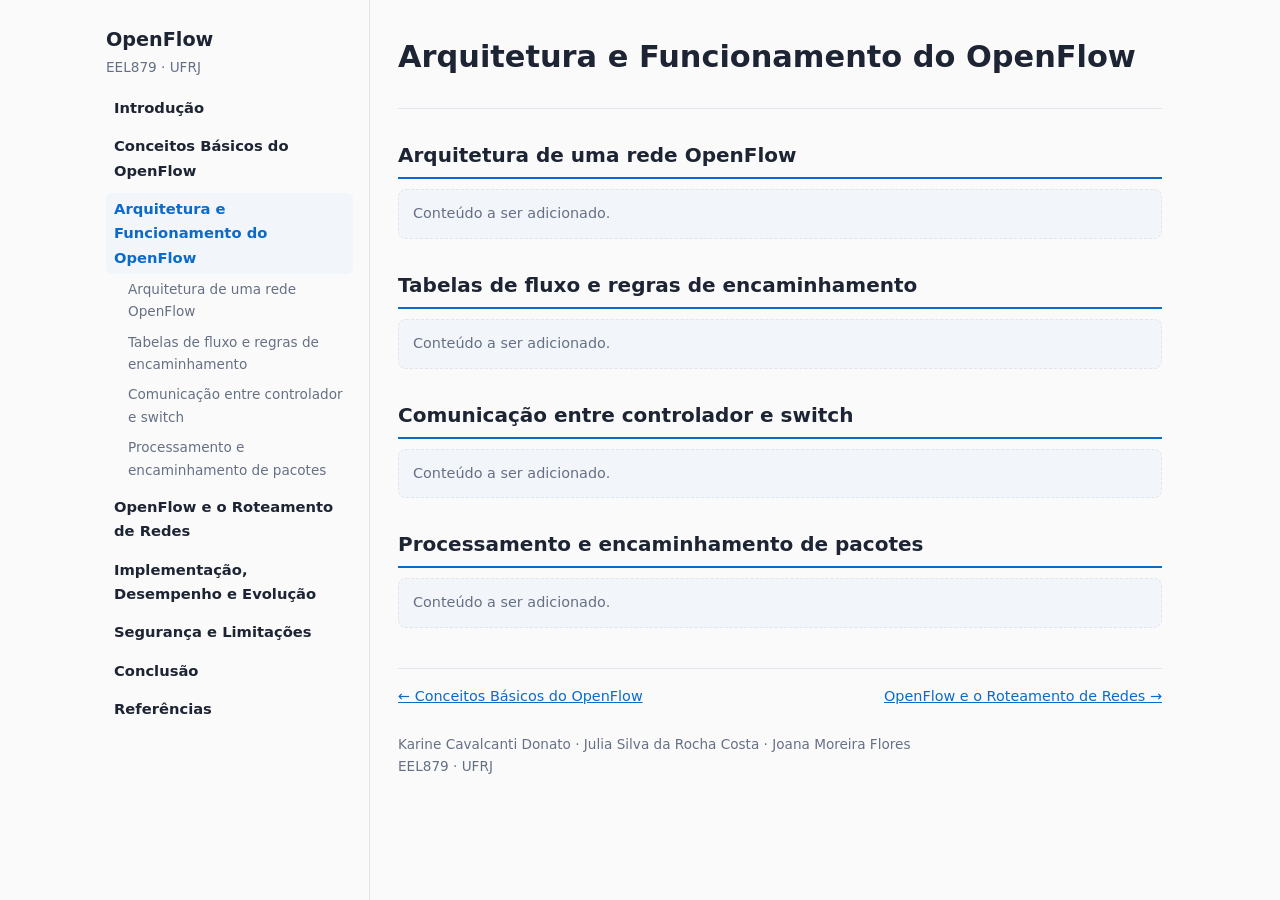
==== arquitetura.html @ bd46c4c0 "Add files via upload" ====
<!DOCTYPE html>
<html lang="pt-BR"><head><meta charset="UTF-8">
<meta name="viewport" content="width=device-width, initial-scale=1, viewport-fit=cover">
<title>Arquitetura e Funcionamento do OpenFlow — OpenFlow</title><link rel="stylesheet" href="style.css"></head>
<body><div class="layout"><nav aria-label="Menu"><a class="brand" href="index.html">OpenFlow</a><div class="sub">EEL879 · UFRJ</div><a class="top" href="index.html">Introdução</a><a class="top" href="conceitos.html">Conceitos Básicos do OpenFlow</a><a class="top cur" href="arquitetura.html">Arquitetura e Funcionamento do OpenFlow</a><a class="sec" href="#s3-1">Arquitetura de uma rede OpenFlow</a><a class="sec" href="#s3-2">Tabelas de fluxo e regras de encaminhamento</a><a class="sec" href="#s3-3">Comunicação entre controlador e switch</a><a class="sec" href="#s3-4">Processamento e encaminhamento de pacotes</a><a class="top" href="roteamento.html">OpenFlow e o Roteamento de Redes</a><a class="top" href="implementacao.html">Implementação, Desempenho e Evolução</a><a class="top" href="seguranca.html">Segurança e Limitações</a><a class="top" href="conclusao.html">Conclusão</a><a class="top" href="referencias.html">Referências</a></nav><main>
<header class="hero"><h1>Arquitetura e Funcionamento do OpenFlow</h1></header>
<!-- FIGURAS: <figure class="fig"><img src="img/arquivo.png" alt="..."><figcaption>Figura – Legenda. Fonte: SOBRENOME (ano).</figcaption></figure> -->
<h2 id="s3-1">Arquitetura de uma rede OpenFlow</h2><div class="ph">Conteúdo a ser adicionado.</div><h2 id="s3-2">Tabelas de fluxo e regras de encaminhamento</h2><div class="ph">Conteúdo a ser adicionado.</div><h2 id="s3-3">Comunicação entre controlador e switch</h2><div class="ph">Conteúdo a ser adicionado.</div><h2 id="s3-4">Processamento e encaminhamento de pacotes</h2><div class="ph">Conteúdo a ser adicionado.</div>
<div class="pager"><a href="conceitos.html">← Conceitos Básicos do OpenFlow</a><a href="roteamento.html">OpenFlow e o Roteamento de Redes →</a></div>
<footer>Karine Cavalcanti Donato · Julia Silva da Rocha Costa · Joana Moreira Flores<br>EEL879 · UFRJ</footer>
</main></div></body></html>
---- style.css ----
:root{--bg:#fafafa;--text:#1d2433;--muted:#667085;--accent:#0b6bcb;--line:#e1e5ec;--ph:#f2f5fa;box-sizing:border-box;padding-top:env(safe-area-inset-top,0px);padding-bottom:env(safe-area-inset-bottom,0px)}
@media (prefers-color-scheme:dark){:root{--bg:#10141c;--text:#e6e9f0;--muted:#98a2b3;--accent:#5aa9ff;--line:#2a3142;--ph:#1c2231}}
*{box-sizing:border-box}html{scroll-behavior:smooth}
body{margin:0;background:var(--bg);color:var(--text);font:16px/1.65 system-ui,-apple-system,"Segoe UI",Roboto,sans-serif}
.layout{display:flex;max-width:1100px;margin:0 auto}
nav{position:sticky;top:0;align-self:flex-start;width:280px;height:100vh;overflow-y:auto;padding:24px 16px;border-right:1px solid var(--line)}
.brand{font-weight:700;font-size:1.1rem}.sub{color:var(--muted);font-size:.85rem;margin-bottom:14px}
nav a{display:block;color:var(--text);text-decoration:none;padding:4px 8px;border-radius:6px;font-size:.92rem}
nav a:hover{background:var(--ph);color:var(--accent)}
nav a.top{font-weight:600;margin-top:6px}nav a.cur{color:var(--accent);background:var(--ph)}
nav a.sec{padding-left:22px;color:var(--muted);font-size:.85rem;font-weight:400}
main{flex:1;min-width:0;padding:32px 28px 80px}
.hero{padding-bottom:20px;border-bottom:1px solid var(--line)}.hero h1{margin:0 0 6px;font-size:1.9rem}.hero p{margin:0;color:var(--muted)}
h2{font-size:1.25rem;margin:30px 0 10px;padding-bottom:5px;border-bottom:2px solid var(--accent)}
.ph{background:var(--ph);border:1px dashed var(--line);border-radius:8px;padding:12px 14px;color:var(--muted);font-size:.9rem}
.fig{margin:14px 0;padding:12px;border:1px dashed var(--line);border-radius:8px;background:var(--ph)}
.fig .box{height:120px;display:flex;align-items:center;justify-content:center;color:var(--muted);font-size:.85rem}
.fig figcaption{font-size:.82rem;color:var(--muted);margin-top:6px}
.fig img{max-width:100%;height:auto}
ol.refs{padding-left:22px}ol.refs li{margin-bottom:10px;font-size:.93rem}
a{color:var(--accent)}
.pager{display:flex;justify-content:space-between;gap:12px;margin-top:40px;padding-top:16px;border-top:1px solid var(--line);font-size:.9rem}
footer{margin-top:24px;color:var(--muted);font-size:.85rem}
@media (max-width:800px){.layout{display:block}nav{position:static;width:auto;height:auto;border-right:0;border-bottom:1px solid var(--line)}main{padding:20px 16px 60px}}
.hero.big{border:0;padding:36px 28px;border-radius:14px;background:linear-gradient(135deg,var(--accent),#6a5acd);color:#fff;margin-bottom:20px}
.hero.big h1{font-size:2.6rem;margin-bottom:8px}.hero.big p{color:#fff;opacity:.92}.hero.big .team{margin-top:14px;font-size:.9rem}
.cards{display:grid;grid-template-columns:repeat(auto-fill,minmax(210px,1fr));gap:12px;margin-bottom:8px}
.card{display:block;padding:14px 16px;border:1px solid var(--line);border-radius:10px;background:var(--ph);color:var(--text);text-decoration:none;font-weight:600;font-size:.95rem}
.card:hover{border-color:var(--accent);color:var(--accent)}
h1.pt{font-size:1.6rem;margin:32px 0 0}
nav a.brand{font-weight:800;font-size:1.2rem;padding:0}
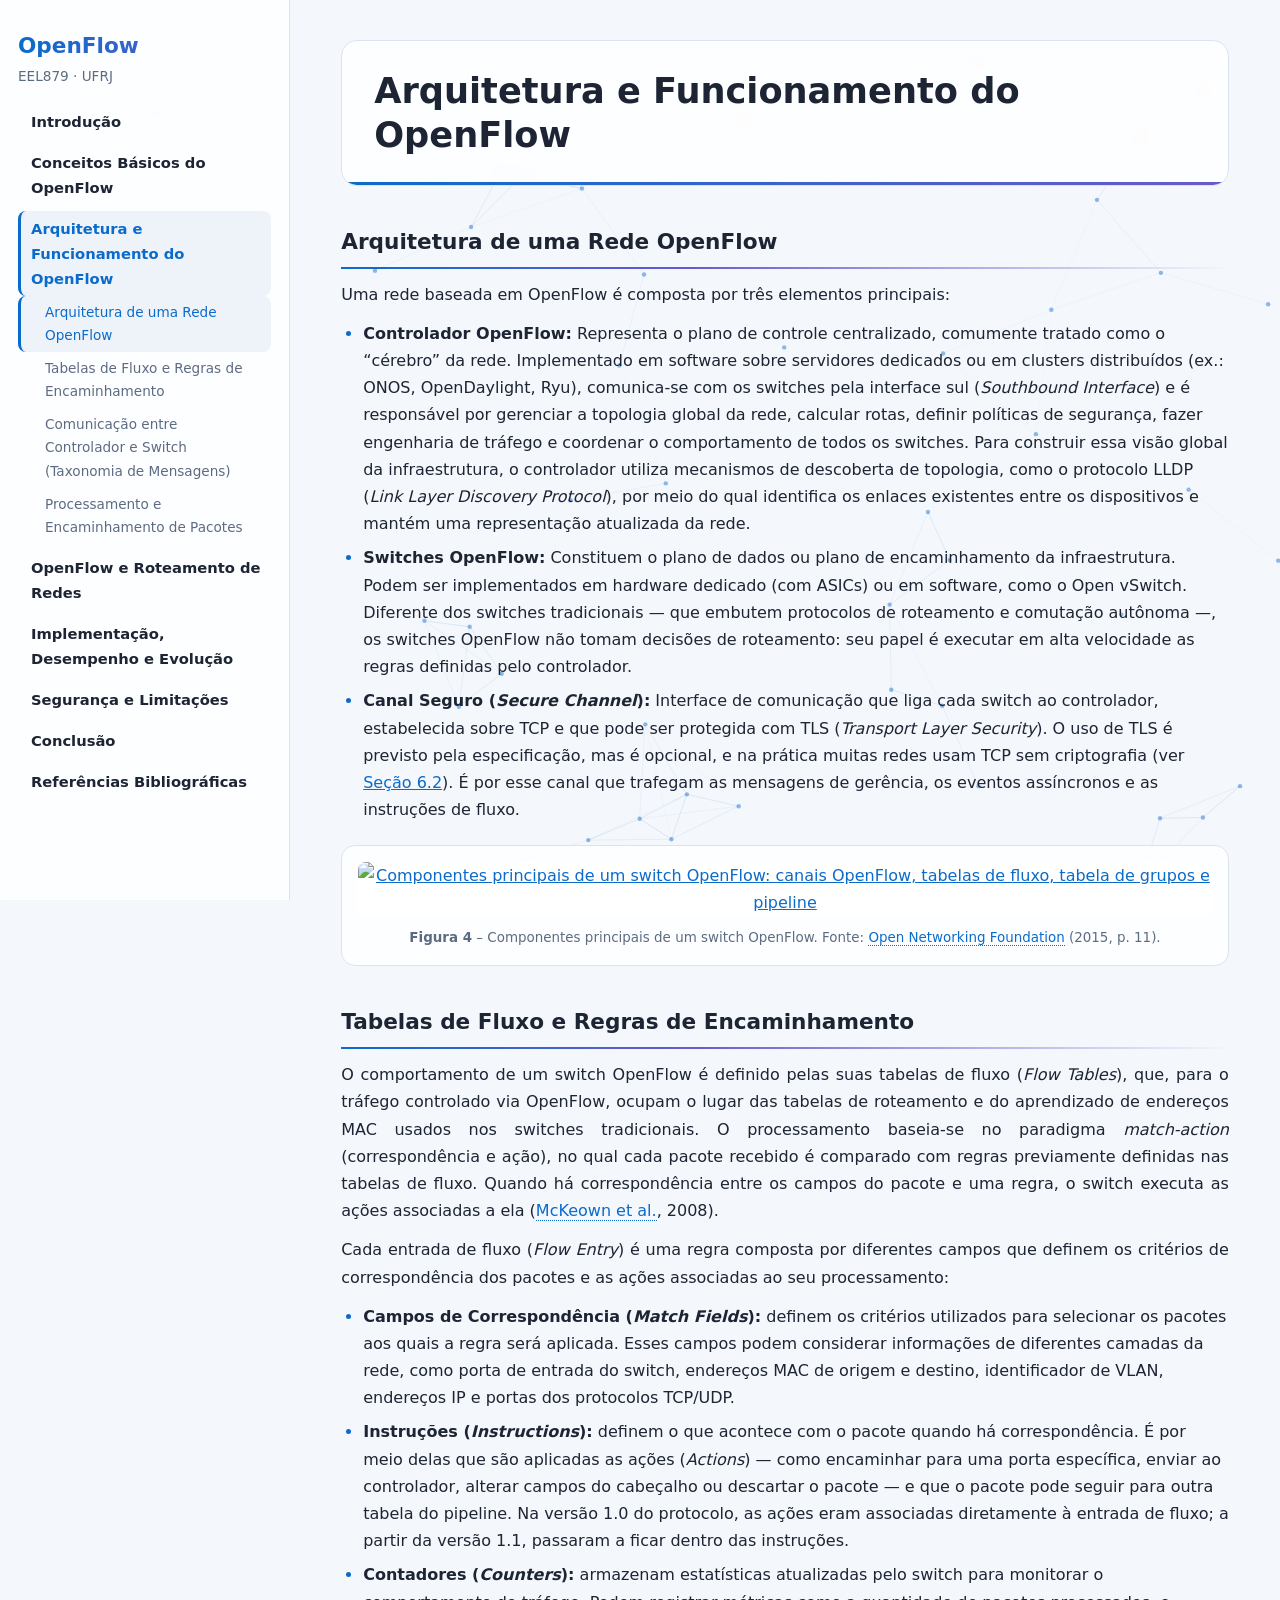
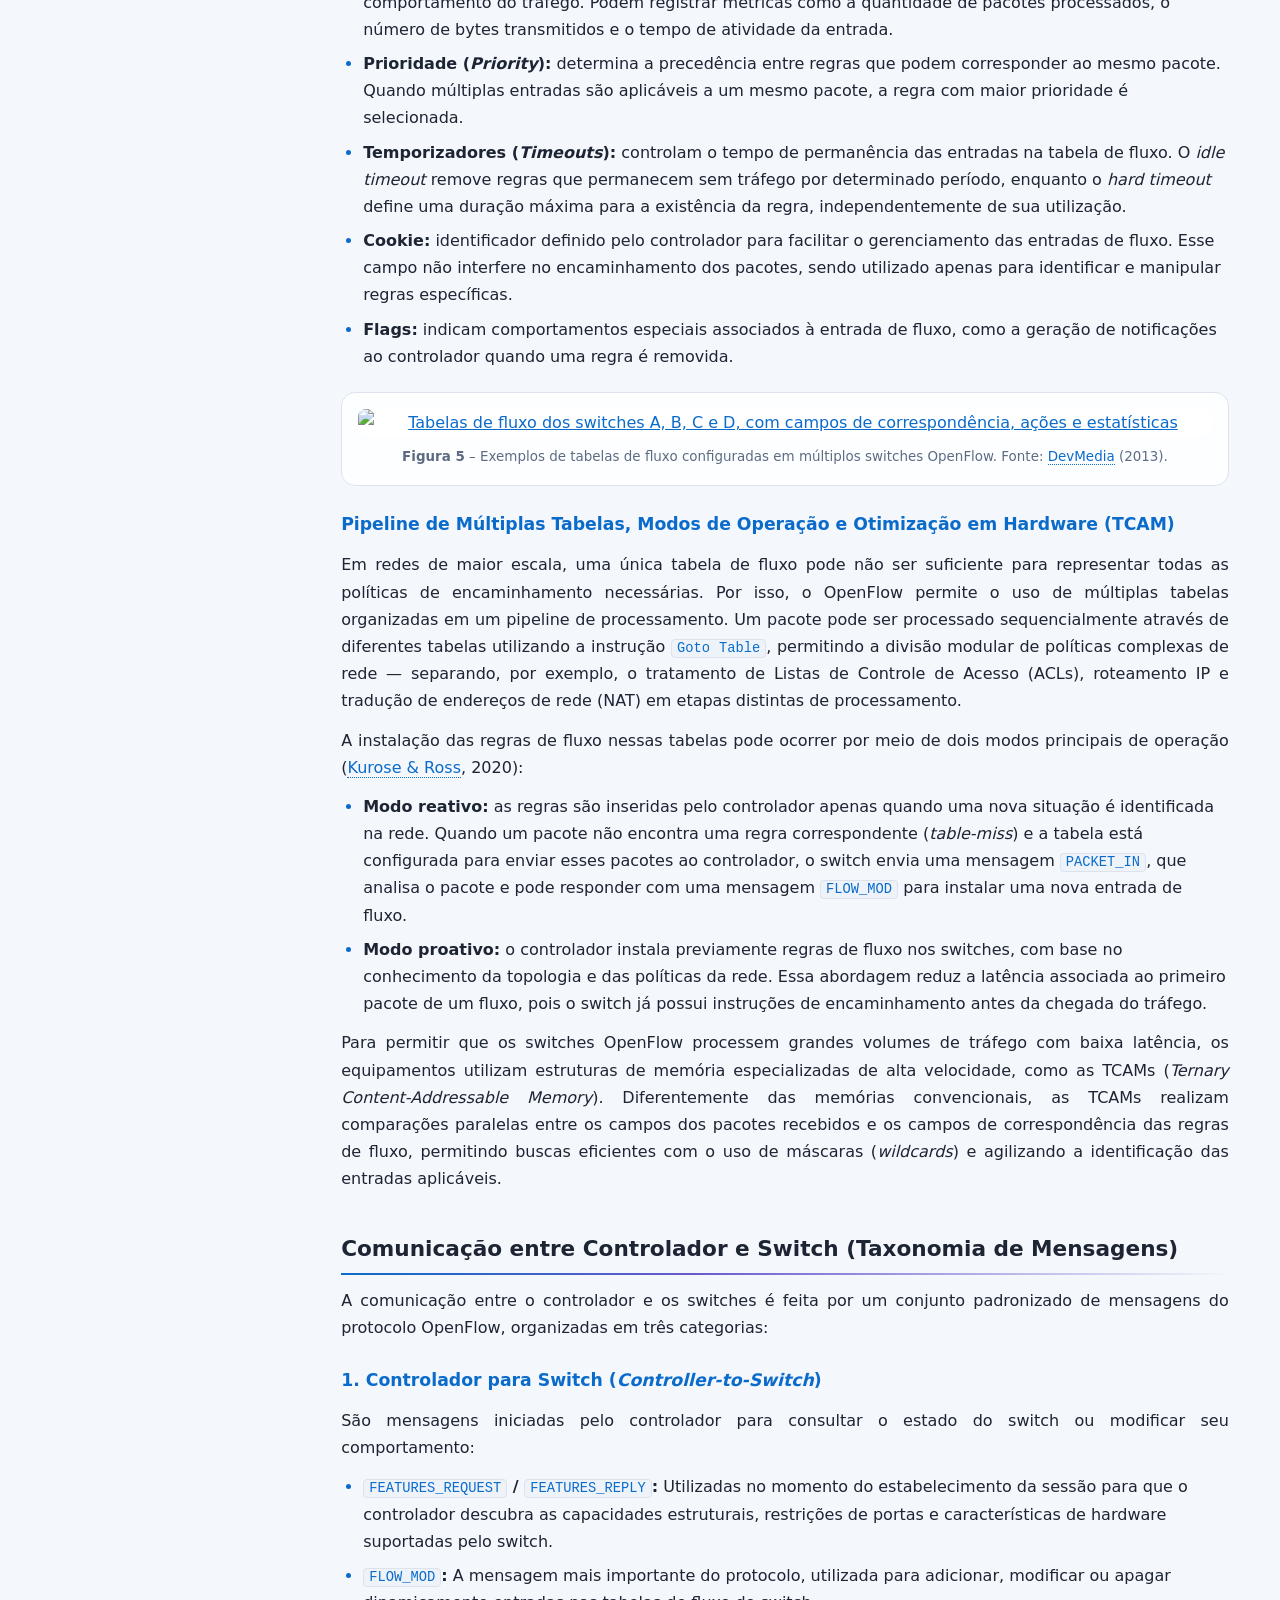
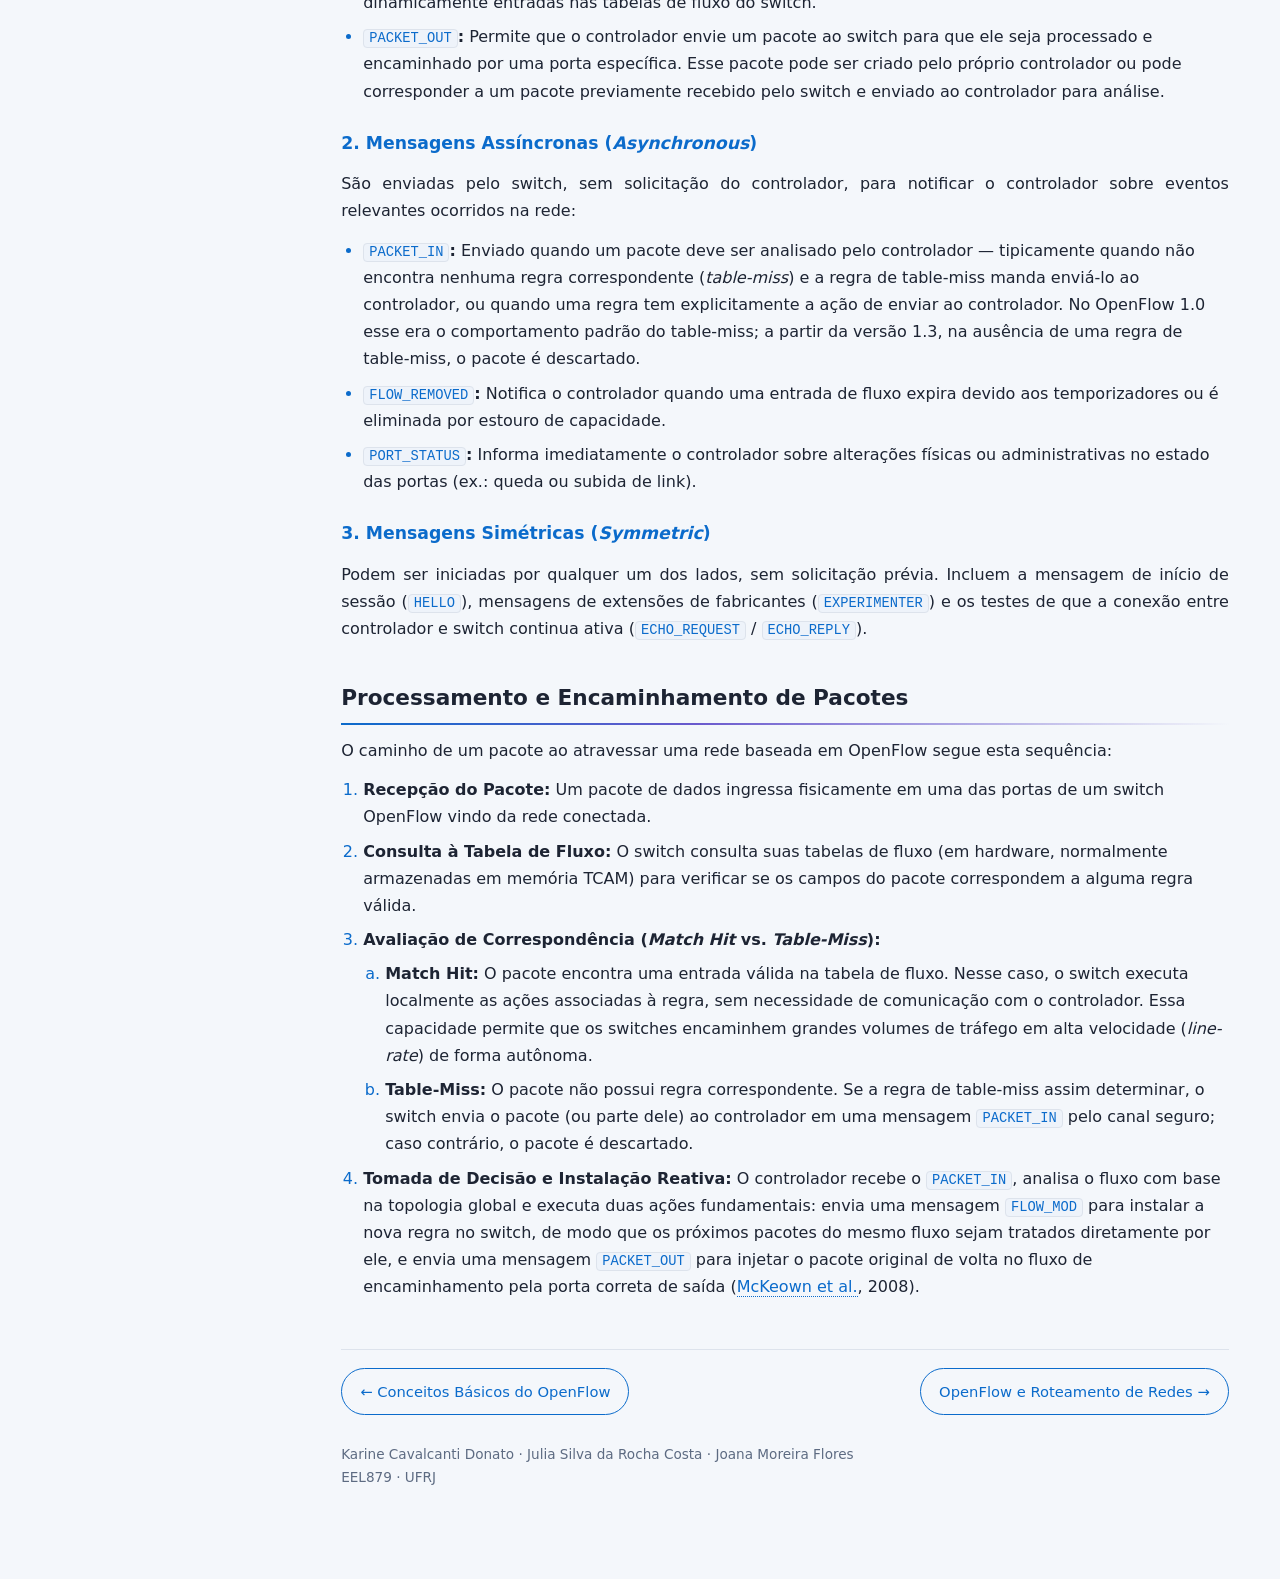
==== commit 4b5c78c0: "Add files via upload" ====
--- a/arquitetura.html
+++ b/arquitetura.html
@@ -2,10 +2,10 @@
 <html lang="pt-BR"><head><meta charset="UTF-8">
 <meta name="viewport" content="width=device-width, initial-scale=1, viewport-fit=cover">
 <title>Arquitetura e Funcionamento do OpenFlow — OpenFlow</title><link rel="stylesheet" href="style.css"></head>
-<body><div class="layout"><nav aria-label="Menu"><a class="brand" href="index.html">OpenFlow</a><div class="sub">EEL879 · UFRJ</div><a class="top" href="index.html">Introdução</a><a class="top" href="conceitos.html">Conceitos Básicos do OpenFlow</a><a class="top cur" href="arquitetura.html">Arquitetura e Funcionamento do OpenFlow</a><a class="sec" href="#s3-1">Arquitetura de uma rede OpenFlow</a><a class="sec" href="#s3-2">Tabelas de fluxo e regras de encaminhamento</a><a class="sec" href="#s3-3">Comunicação entre controlador e switch</a><a class="sec" href="#s3-4">Processamento e encaminhamento de pacotes</a><a class="top" href="roteamento.html">OpenFlow e o Roteamento de Redes</a><a class="top" href="implementacao.html">Implementação, Desempenho e Evolução</a><a class="top" href="seguranca.html">Segurança e Limitações</a><a class="top" href="conclusao.html">Conclusão</a><a class="top" href="referencias.html">Referências</a></nav><main>
+<body><div class="layout"><nav aria-label="Menu"><a class="brand" href="index.html">OpenFlow</a><div class="sub">EEL879 · UFRJ</div><a class="top" href="index.html">Introdução</a><a class="top" href="conceitos.html">Conceitos Básicos do OpenFlow</a><a class="top cur" href="arquitetura.html">Arquitetura e Funcionamento do OpenFlow</a><a class="sec" href="#s3-1">Arquitetura de uma Rede OpenFlow</a><a class="sec" href="#s3-2">Tabelas de Fluxo e Regras de Encaminhamento</a><a class="sec" href="#s3-3">Comunicação entre Controlador e Switch (Taxonomia de Mensagens)</a><a class="sec" href="#s3-4">Processamento e Encaminhamento de Pacotes</a><a class="top" href="roteamento.html">OpenFlow e Roteamento de Redes</a><a class="top" href="implementacao.html">Implementação, Desempenho e Evolução</a><a class="top" href="seguranca.html">Segurança e Limitações</a><a class="top" href="conclusao.html">Conclusão</a><a class="top" href="referencias.html">Referências Bibliográficas</a></nav><main>
 <header class="hero"><h1>Arquitetura e Funcionamento do OpenFlow</h1></header>
 <!-- FIGURAS: <figure class="fig"><img src="img/arquivo.png" alt="..."><figcaption>Figura – Legenda. Fonte: SOBRENOME (ano).</figcaption></figure> -->
-<h2 id="s3-1">Arquitetura de uma rede OpenFlow</h2><div class="ph">Conteúdo a ser adicionado.</div><h2 id="s3-2">Tabelas de fluxo e regras de encaminhamento</h2><div class="ph">Conteúdo a ser adicionado.</div><h2 id="s3-3">Comunicação entre controlador e switch</h2><div class="ph">Conteúdo a ser adicionado.</div><h2 id="s3-4">Processamento e encaminhamento de pacotes</h2><div class="ph">Conteúdo a ser adicionado.</div>
-<div class="pager"><a href="conceitos.html">← Conceitos Básicos do OpenFlow</a><a href="roteamento.html">OpenFlow e o Roteamento de Redes →</a></div>
+<h2 id="s3-1">Arquitetura de uma Rede OpenFlow</h2><p>Uma rede baseada em OpenFlow é composta por três elementos principais:</p><ul><li><strong>Controlador OpenFlow:</strong> Representa o plano de controle centralizado, comumente tratado como o “cérebro” da rede. Implementado em software sobre servidores dedicados ou em clusters distribuídos (ex.: ONOS, OpenDaylight, Ryu), comunica-se com os switches pela interface sul (<em>Southbound Interface</em>) e é responsável por gerenciar a topologia global da rede, calcular rotas, definir políticas de segurança, fazer engenharia de tráfego e coordenar o comportamento de todos os switches. Para construir essa visão global da infraestrutura, o controlador utiliza mecanismos de descoberta de topologia, como o protocolo LLDP (<em>Link Layer Discovery Protocol</em>), por meio do qual identifica os enlaces existentes entre os dispositivos e mantém uma representação atualizada da rede.</li><li><strong>Switches OpenFlow:</strong> Constituem o plano de dados ou plano de encaminhamento da infraestrutura. Podem ser implementados em hardware dedicado (com ASICs) ou em software, como o Open vSwitch. Diferente dos switches tradicionais — que embutem protocolos de roteamento e comutação autônoma —, os switches OpenFlow não tomam decisões de roteamento: seu papel é executar em alta velocidade as regras definidas pelo controlador.</li><li><strong>Canal Seguro (<em>Secure Channel</em>):</strong> Interface de comunicação que liga cada switch ao controlador, estabelecida sobre TCP e que pode ser protegida com TLS (<em>Transport Layer Security</em>). O uso de TLS é previsto pela especificação, mas é opcional, e na prática muitas redes usam TCP sem criptografia (ver <a href="seguranca.html#s6-2">Seção 6.2</a>). É por esse canal que trafegam as mensagens de gerência, os eventos assíncronos e as instruções de fluxo.</li></ul><figure class="fig"><a href="img/fig4-componentes-switch.png" target="_blank"><img src="img/fig4-componentes-switch.png" alt="Componentes principais de um switch OpenFlow: canais OpenFlow, tabelas de fluxo, tabela de grupos e pipeline" loading="lazy"></a><figcaption><strong>Figura 4</strong> – Componentes principais de um switch OpenFlow. Fonte: <a class="cite" href="referencias.html#ref-onf">Open Networking Foundation</a> (2015, p. 11).</figcaption></figure><h2 id="s3-2">Tabelas de Fluxo e Regras de Encaminhamento</h2><p>O comportamento de um switch OpenFlow é definido pelas suas tabelas de fluxo (<em>Flow Tables</em>), que, para o tráfego controlado via OpenFlow, ocupam o lugar das tabelas de roteamento e do aprendizado de endereços MAC usados nos switches tradicionais. O processamento baseia-se no paradigma <em>match-action</em> (correspondência e ação), no qual cada pacote recebido é comparado com regras previamente definidas nas tabelas de fluxo. Quando há correspondência entre os campos do pacote e uma regra, o switch executa as ações associadas a ela (<a class="cite" href="referencias.html#ref-mckeown">McKeown et al.</a>, 2008).</p><p>Cada entrada de fluxo (<em>Flow Entry</em>) é uma regra composta por diferentes campos que definem os critérios de correspondência dos pacotes e as ações associadas ao seu processamento:</p><ul><li><strong>Campos de Correspondência (<em>Match Fields</em>):</strong> definem os critérios utilizados para selecionar os pacotes aos quais a regra será aplicada. Esses campos podem considerar informações de diferentes camadas da rede, como porta de entrada do switch, endereços MAC de origem e destino, identificador de VLAN, endereços IP e portas dos protocolos TCP/UDP.</li><li><strong>Instruções (<em>Instructions</em>):</strong> definem o que acontece com o pacote quando há correspondência. É por meio delas que são aplicadas as ações (<em>Actions</em>) — como encaminhar para uma porta específica, enviar ao controlador, alterar campos do cabeçalho ou descartar o pacote — e que o pacote pode seguir para outra tabela do pipeline. Na versão 1.0 do protocolo, as ações eram associadas diretamente à entrada de fluxo; a partir da versão 1.1, passaram a ficar dentro das instruções.</li><li><strong>Contadores (<em>Counters</em>):</strong> armazenam estatísticas atualizadas pelo switch para monitorar o comportamento do tráfego. Podem registrar métricas como a quantidade de pacotes processados, o número de bytes transmitidos e o tempo de atividade da entrada.</li><li><strong>Prioridade (<em>Priority</em>):</strong> determina a precedência entre regras que podem corresponder ao mesmo pacote. Quando múltiplas entradas são aplicáveis a um mesmo pacote, a regra com maior prioridade é selecionada.</li><li><strong>Temporizadores (<em>Timeouts</em>):</strong> controlam o tempo de permanência das entradas na tabela de fluxo. O <em>idle timeout</em> remove regras que permanecem sem tráfego por determinado período, enquanto o <em>hard timeout</em> define uma duração máxima para a existência da regra, independentemente de sua utilização.</li><li><strong>Cookie:</strong> identificador definido pelo controlador para facilitar o gerenciamento das entradas de fluxo. Esse campo não interfere no encaminhamento dos pacotes, sendo utilizado apenas para identificar e manipular regras específicas.</li><li><strong>Flags:</strong> indicam comportamentos especiais associados à entrada de fluxo, como a geração de notificações ao controlador quando uma regra é removida.</li></ul><figure class="fig"><a href="img/fig5-tabelas-fluxo.png" target="_blank"><img src="img/fig5-tabelas-fluxo.png" alt="Tabelas de fluxo dos switches A, B, C e D, com campos de correspondência, ações e estatísticas" loading="lazy"></a><figcaption><strong>Figura 5</strong> – Exemplos de tabelas de fluxo configuradas em múltiplos switches OpenFlow. Fonte: <a class="cite" href="referencias.html#ref-devmedia">DevMedia</a> (2013).</figcaption></figure><h3>Pipeline de Múltiplas Tabelas, Modos de Operação e Otimização em Hardware (TCAM)</h3><p>Em redes de maior escala, uma única tabela de fluxo pode não ser suficiente para representar todas as políticas de encaminhamento necessárias. Por isso, o OpenFlow permite o uso de múltiplas tabelas organizadas em um pipeline de processamento. Um pacote pode ser processado sequencialmente através de diferentes tabelas utilizando a instrução <code>Goto Table</code>, permitindo a divisão modular de políticas complexas de rede — separando, por exemplo, o tratamento de Listas de Controle de Acesso (ACLs), roteamento IP e tradução de endereços de rede (NAT) em etapas distintas de processamento.</p><p>A instalação das regras de fluxo nessas tabelas pode ocorrer por meio de dois modos principais de operação (<a class="cite" href="referencias.html#ref-kurose">Kurose &amp; Ross</a>, 2020):</p><ul><li><strong>Modo reativo:</strong> as regras são inseridas pelo controlador apenas quando uma nova situação é identificada na rede. Quando um pacote não encontra uma regra correspondente (<em>table-miss</em>) e a tabela está configurada para enviar esses pacotes ao controlador, o switch envia uma mensagem <code>PACKET_IN</code>, que analisa o pacote e pode responder com uma mensagem <code>FLOW_MOD</code> para instalar uma nova entrada de fluxo.</li><li><strong>Modo proativo:</strong> o controlador instala previamente regras de fluxo nos switches, com base no conhecimento da topologia e das políticas da rede. Essa abordagem reduz a latência associada ao primeiro pacote de um fluxo, pois o switch já possui instruções de encaminhamento antes da chegada do tráfego.</li></ul><p>Para permitir que os switches OpenFlow processem grandes volumes de tráfego com baixa latência, os equipamentos utilizam estruturas de memória especializadas de alta velocidade, como as TCAMs (<em>Ternary Content-Addressable Memory</em>). Diferentemente das memórias convencionais, as TCAMs realizam comparações paralelas entre os campos dos pacotes recebidos e os campos de correspondência das regras de fluxo, permitindo buscas eficientes com o uso de máscaras (<em>wildcards</em>) e agilizando a identificação das entradas aplicáveis.</p><h2 id="s3-3">Comunicação entre Controlador e Switch (Taxonomia de Mensagens)</h2><p>A comunicação entre o controlador e os switches é feita por um conjunto padronizado de mensagens do protocolo OpenFlow, organizadas em três categorias:</p><h3>1. Controlador para Switch (<em>Controller-to-Switch</em>)</h3><p>São mensagens iniciadas pelo controlador para consultar o estado do switch ou modificar seu comportamento:</p><ul><li><strong><code>FEATURES_REQUEST</code> / <code>FEATURES_REPLY</code>:</strong> Utilizadas no momento do estabelecimento da sessão para que o controlador descubra as capacidades estruturais, restrições de portas e características de hardware suportadas pelo switch.</li><li><strong><code>FLOW_MOD</code>:</strong> A mensagem mais importante do protocolo, utilizada para adicionar, modificar ou apagar dinamicamente entradas nas tabelas de fluxo do switch.</li><li><strong><code>PACKET_OUT</code>:</strong> Permite que o controlador envie um pacote ao switch para que ele seja processado e encaminhado por uma porta específica. Esse pacote pode ser criado pelo próprio controlador ou pode corresponder a um pacote previamente recebido pelo switch e enviado ao controlador para análise.</li></ul><h3>2. Mensagens Assíncronas (<em>Asynchronous</em>)</h3><p>São enviadas pelo switch, sem solicitação do controlador, para notificar o controlador sobre eventos relevantes ocorridos na rede:</p><ul><li><strong><code>PACKET_IN</code>:</strong> Enviado quando um pacote deve ser analisado pelo controlador — tipicamente quando não encontra nenhuma regra correspondente (<em>table-miss</em>) e a regra de table-miss manda enviá-lo ao controlador, ou quando uma regra tem explicitamente a ação de enviar ao controlador. No OpenFlow 1.0 esse era o comportamento padrão do table-miss; a partir da versão 1.3, na ausência de uma regra de table-miss, o pacote é descartado.</li><li><strong><code>FLOW_REMOVED</code>:</strong> Notifica o controlador quando uma entrada de fluxo expira devido aos temporizadores ou é eliminada por estouro de capacidade.</li><li><strong><code>PORT_STATUS</code>:</strong> Informa imediatamente o controlador sobre alterações físicas ou administrativas no estado das portas (ex.: queda ou subida de link).</li></ul><h3>3. Mensagens Simétricas (<em>Symmetric</em>)</h3><p>Podem ser iniciadas por qualquer um dos lados, sem solicitação prévia. Incluem a mensagem de início de sessão (<code>HELLO</code>), mensagens de extensões de fabricantes (<code>EXPERIMENTER</code>) e os testes de que a conexão entre controlador e switch continua ativa (<code>ECHO_REQUEST</code> / <code>ECHO_REPLY</code>).</p><h2 id="s3-4">Processamento e Encaminhamento de Pacotes</h2><p>O caminho de um pacote ao atravessar uma rede baseada em OpenFlow segue esta sequência:</p><ol class="steps"><li><strong>Recepção do Pacote:</strong> Um pacote de dados ingressa fisicamente em uma das portas de um switch OpenFlow vindo da rede conectada.</li><li><strong>Consulta à Tabela de Fluxo:</strong> O switch consulta suas tabelas de fluxo (em hardware, normalmente armazenadas em memória TCAM) para verificar se os campos do pacote correspondem a alguma regra válida.</li><li><strong>Avaliação de Correspondência (<em>Match Hit</em> vs. <em>Table-Miss</em>):</strong><ol type="a"><li><strong>Match Hit:</strong> O pacote encontra uma entrada válida na tabela de fluxo. Nesse caso, o switch executa localmente as ações associadas à regra, sem necessidade de comunicação com o controlador. Essa capacidade permite que os switches encaminhem grandes volumes de tráfego em alta velocidade (<em>line-rate</em>) de forma autônoma.</li><li><strong>Table-Miss:</strong> O pacote não possui regra correspondente. Se a regra de table-miss assim determinar, o switch envia o pacote (ou parte dele) ao controlador em uma mensagem <code>PACKET_IN</code> pelo canal seguro; caso contrário, o pacote é descartado.</li></ol></li><li><strong>Tomada de Decisão e Instalação Reativa:</strong> O controlador recebe o <code>PACKET_IN</code>, analisa o fluxo com base na topologia global e executa duas ações fundamentais: envia uma mensagem <code>FLOW_MOD</code> para instalar a nova regra no switch, de modo que os próximos pacotes do mesmo fluxo sejam tratados diretamente por ele, e envia uma mensagem <code>PACKET_OUT</code> para injetar o pacote original de volta no fluxo de encaminhamento pela porta correta de saída (<a class="cite" href="referencias.html#ref-mckeown">McKeown et al.</a>, 2008).</li></ol>
+<div class="pager"><a href="conceitos.html">← Conceitos Básicos do OpenFlow</a><a href="roteamento.html">OpenFlow e Roteamento de Redes →</a></div>
 <footer>Karine Cavalcanti Donato · Julia Silva da Rocha Costa · Joana Moreira Flores<br>EEL879 · UFRJ</footer>
-</main></div></body></html>+</main></div><script src="script.js"></script></body></html>
--- a/style.css
+++ b/style.css
@@ -1,31 +1,111 @@
-:root{--bg:#fafafa;--text:#1d2433;--muted:#667085;--accent:#0b6bcb;--line:#e1e5ec;--ph:#f2f5fa;box-sizing:border-box;padding-top:env(safe-area-inset-top,0px);padding-bottom:env(safe-area-inset-bottom,0px)}
-@media (prefers-color-scheme:dark){:root{--bg:#10141c;--text:#e6e9f0;--muted:#98a2b3;--accent:#5aa9ff;--line:#2a3142;--ph:#1c2231}}
+:root{--bg:#f4f7fb;--surface:rgba(255,255,255,.82);--text:#1d2433;--muted:#5d6b82;--accent:#0b6bcb;--accent2:#6a5acd;--line:#dde3ec;--ph:#eef3fa;--glow:rgba(11,107,203,.18);--net:11,107,203}
+@media (prefers-color-scheme:dark){:root{--bg:#1a2131;--surface:rgba(36,45,64,.78);--text:#e8ecf3;--muted:#a3aec2;--accent:#5aa9ff;--accent2:#9d8cff;--line:#34405a;--ph:#26304a;--glow:rgba(90,169,255,.22);--net:90,169,255}}
 *{box-sizing:border-box}html{scroll-behavior:smooth}
-body{margin:0;background:var(--bg);color:var(--text);font:16px/1.65 system-ui,-apple-system,"Segoe UI",Roboto,sans-serif}
-.layout{display:flex;max-width:1100px;margin:0 auto}
-nav{position:sticky;top:0;align-self:flex-start;width:280px;height:100vh;overflow-y:auto;padding:24px 16px;border-right:1px solid var(--line)}
-.brand{font-weight:700;font-size:1.1rem}.sub{color:var(--muted);font-size:.85rem;margin-bottom:14px}
-nav a{display:block;color:var(--text);text-decoration:none;padding:4px 8px;border-radius:6px;font-size:.92rem}
-nav a:hover{background:var(--ph);color:var(--accent)}
-nav a.top{font-weight:600;margin-top:6px}nav a.cur{color:var(--accent);background:var(--ph)}
-nav a.sec{padding-left:22px;color:var(--muted);font-size:.85rem;font-weight:400}
-main{flex:1;min-width:0;padding:32px 28px 80px}
-.hero{padding-bottom:20px;border-bottom:1px solid var(--line)}.hero h1{margin:0 0 6px;font-size:1.9rem}.hero p{margin:0;color:var(--muted)}
-h2{font-size:1.25rem;margin:30px 0 10px;padding-bottom:5px;border-bottom:2px solid var(--accent)}
+body{margin:0;background:var(--bg);color:var(--text);font:16px/1.7 system-ui,-apple-system,"Segoe UI",Roboto,sans-serif;overflow-x:hidden}
+#net{position:fixed;inset:0;width:100%;height:100%;z-index:0;pointer-events:none}
+#progress{position:fixed;top:0;left:0;height:3px;width:0;z-index:50;background:linear-gradient(90deg,var(--accent),var(--accent2));box-shadow:0 0 8px var(--glow)}
+
+/* layout em tela cheia */
+.layout{position:relative;z-index:1;display:flex;width:100%;min-height:100vh}
+nav{position:sticky;top:0;align-self:flex-start;flex:0 0 290px;height:100vh;overflow-y:auto;padding:28px 18px;border-right:1px solid var(--line);background:var(--surface);backdrop-filter:blur(10px);-webkit-backdrop-filter:blur(10px)}
+nav a{display:block;color:var(--text);text-decoration:none;padding:5px 10px;border-radius:8px;font-size:.92rem;border-left:3px solid transparent;transition:background .25s,color .25s,border-color .25s,transform .25s}
+nav a:hover{background:var(--ph);color:var(--accent);transform:translateX(3px)}
+nav a.brand{font-weight:800;font-size:1.35rem;padding:0;border:0;background:linear-gradient(90deg,var(--accent),var(--accent2));-webkit-background-clip:text;background-clip:text;color:transparent}
+nav a.brand:hover{transform:none;background:linear-gradient(90deg,var(--accent),var(--accent2));-webkit-background-clip:text;background-clip:text}
+.sub{color:var(--muted);font-size:.85rem;margin-bottom:16px}
+nav a.top{font-weight:600;margin-top:6px}
+nav a.cur{color:var(--accent);background:var(--ph);border-left-color:var(--accent)}
+nav a.sec{padding-left:24px;color:var(--muted);font-size:.85rem;font-weight:400}
+nav a.sec.active{color:var(--accent);border-left-color:var(--accent);background:var(--ph)}
+main{flex:1;min-width:0;padding:40px clamp(20px,4vw,72px) 90px}
+
+/* hero */
+.hero{position:relative;padding:28px 32px;margin-bottom:8px;border-radius:16px;background:var(--surface);border:1px solid var(--line);backdrop-filter:blur(8px);-webkit-backdrop-filter:blur(8px);overflow:hidden}
+.hero::after{content:"";position:absolute;left:0;bottom:0;height:3px;width:100%;background:linear-gradient(90deg,var(--accent),var(--accent2),var(--accent));background-size:200% 100%;animation:slide 6s linear infinite}
+.hero h1{margin:0;font-size:clamp(1.6rem,3vw,2.2rem);line-height:1.25}
+.hero p{margin:0;color:var(--muted)}
+.hero.big{border:0;padding:clamp(40px,7vw,80px) clamp(24px,5vw,56px);border-radius:20px;background:linear-gradient(120deg,#0b6bcb,#6a5acd,#1f86d6,#0b6bcb);background-size:300% 300%;animation:grad 14s ease infinite;color:#fff;margin-bottom:24px;box-shadow:0 18px 40px var(--glow)}
+.hero.big::after{display:none}
+.hero.big h1{font-size:clamp(2.4rem,6vw,4rem);letter-spacing:2px;text-transform:uppercase;margin-bottom:10px}
+.hero.big p{color:#fff;opacity:.92;font-size:1.1rem}.hero.big .team{margin-top:16px;font-size:.95rem}
+@keyframes grad{0%,100%{background-position:0% 50%}50%{background-position:100% 50%}}
+@keyframes slide{to{background-position:-200% 0}}
+
+/* cards da página inicial */
+.cards{display:grid;grid-template-columns:repeat(auto-fill,minmax(240px,1fr));gap:16px;margin-bottom:12px}
+.card{display:block;padding:18px 20px;border:1px solid var(--line);border-left:4px solid var(--accent);border-radius:12px;background:var(--surface);backdrop-filter:blur(8px);-webkit-backdrop-filter:blur(8px);color:var(--text);text-decoration:none;font-weight:600;font-size:1rem;transition:transform .3s,box-shadow .3s,border-color .3s}
+.card .n{display:block;font-size:.75rem;font-weight:700;letter-spacing:1px;color:var(--accent);margin-bottom:4px}
+.card small{display:block;font-weight:400;color:var(--muted);font-size:.85rem;margin-top:4px;line-height:1.45}
+.card:hover{transform:translateY(-5px);border-left-color:var(--accent2);box-shadow:0 12px 28px var(--glow)}
+h1.pt{font-size:1.8rem;margin:36px 0 0}
+
+/* conteúdo */
+h2{font-size:1.35rem;margin:38px 0 12px;padding-bottom:6px;border-bottom:2px solid transparent;border-image:linear-gradient(90deg,var(--accent),var(--accent2) 40%,transparent) 1;scroll-margin-top:20px}
+h3{font-size:1.08rem;margin:24px 0 8px;color:var(--accent)}
+main p{margin:12px 0;text-align:justify;hyphens:auto}
+main ul,main ol.steps{padding-left:22px;margin:12px 0}
+main li{margin:7px 0}
+main li::marker{color:var(--accent)}
+main ul.sub{list-style:circle;margin:6px 0}
+main ol.steps ol{margin:6px 0;padding-left:22px}
+code{font:.86em ui-monospace,SFMono-Regular,Menlo,Consolas,monospace;background:var(--ph);border:1px solid var(--line);border-radius:4px;padding:1px 5px;white-space:nowrap;color:var(--accent)}
+a{color:var(--accent)}
+a.cite{text-decoration:none;border-bottom:1px dotted var(--accent)}
+a.cite:hover{border-bottom-style:solid}
 .ph{background:var(--ph);border:1px dashed var(--line);border-radius:8px;padding:12px 14px;color:var(--muted);font-size:.9rem}
-.fig{margin:14px 0;padding:12px;border:1px dashed var(--line);border-radius:8px;background:var(--ph)}
+
+/* figuras */
+.fig{margin:22px 0;padding:16px;border:1px solid var(--line);border-radius:14px;background:var(--surface);text-align:center}
+.fig img{display:block;margin:0 auto;max-width:100%;max-height:560px;width:auto;height:auto;border-radius:8px;background:#fff;transition:transform .35s,box-shadow .35s}
+.fig a:hover img{transform:scale(1.02);box-shadow:0 10px 30px var(--glow)}
+.fig figcaption{font-size:.84rem;color:var(--muted);margin-top:10px;text-align:center}
 .fig .box{height:120px;display:flex;align-items:center;justify-content:center;color:var(--muted);font-size:.85rem}
-.fig figcaption{font-size:.82rem;color:var(--muted);margin-top:6px}
-.fig img{max-width:100%;height:auto}
-ol.refs{padding-left:22px}ol.refs li{margin-bottom:10px;font-size:.93rem}
-a{color:var(--accent)}
-.pager{display:flex;justify-content:space-between;gap:12px;margin-top:40px;padding-top:16px;border-top:1px solid var(--line);font-size:.9rem}
-footer{margin-top:24px;color:var(--muted);font-size:.85rem}
-@media (max-width:800px){.layout{display:block}nav{position:static;width:auto;height:auto;border-right:0;border-bottom:1px solid var(--line)}main{padding:20px 16px 60px}}
-.hero.big{border:0;padding:36px 28px;border-radius:14px;background:linear-gradient(135deg,var(--accent),#6a5acd);color:#fff;margin-bottom:20px}
-.hero.big h1{font-size:2.6rem;margin-bottom:8px}.hero.big p{color:#fff;opacity:.92}.hero.big .team{margin-top:14px;font-size:.9rem}
-.cards{display:grid;grid-template-columns:repeat(auto-fill,minmax(210px,1fr));gap:12px;margin-bottom:8px}
-.card{display:block;padding:14px 16px;border:1px solid var(--line);border-radius:10px;background:var(--ph);color:var(--text);text-decoration:none;font-weight:600;font-size:.95rem}
-.card:hover{border-color:var(--accent);color:var(--accent)}
-h1.pt{font-size:1.6rem;margin:32px 0 0}
-nav a.brand{font-weight:800;font-size:1.2rem;padding:0}
+
+/* painéis lado a lado */
+.cols{display:grid;grid-template-columns:1fr 1fr;gap:16px;margin:14px 0}
+.panel{border:1px solid var(--line);border-top:3px solid var(--accent);border-radius:12px;padding:4px 18px;background:var(--surface);transition:transform .3s,box-shadow .3s}
+.panel:hover{transform:translateY(-3px);box-shadow:0 10px 24px var(--glow)}
+.panel h3{margin-top:14px}
+
+/* tabela */
+.tbl{margin:22px 0}
+.tbl figcaption{font-size:.84rem;color:var(--muted);margin-bottom:8px;text-align:center}
+.tscroll{overflow-x:auto;border:1px solid var(--line);border-radius:12px;background:var(--surface)}
+table{border-collapse:collapse;width:100%;font-size:.92rem;min-width:560px}
+th,td{padding:10px 14px;border-bottom:1px solid var(--line);text-align:left;vertical-align:top}
+thead th{background:linear-gradient(90deg,var(--accent),var(--accent2));color:#fff;font-weight:600}
+tbody th{font-weight:600;background:var(--ph);width:22%}
+tbody tr{transition:background .2s}
+tbody tr:hover td{background:var(--ph)}
+tbody tr:last-child th,tbody tr:last-child td{border-bottom:0}
+
+/* referências */
+ol.refs{padding-left:24px}
+ol.refs li{margin-bottom:12px;font-size:.95rem;text-align:left;word-break:break-word;padding:6px 10px;border-radius:8px;transition:background .25s}
+ol.refs li:hover{background:var(--ph)}
+ol.refs li:target{background:var(--ph);outline:2px solid var(--accent)}
+
+/* paginação e rodapé */
+.pager{display:flex;justify-content:space-between;gap:12px;margin-top:48px;padding-top:18px;border-top:1px solid var(--line);font-size:.92rem}
+.pager a{padding:10px 18px;border:1px solid var(--accent);border-radius:999px;text-decoration:none;transition:background .3s,color .3s,box-shadow .3s}
+.pager a:hover{background:var(--accent);color:#fff;box-shadow:0 0 16px var(--glow)}
+footer{margin-top:28px;color:var(--muted);font-size:.85rem}
+
+/* botão voltar ao topo */
+#totop{position:fixed;right:22px;bottom:22px;z-index:40;width:44px;height:44px;border:0;border-radius:50%;background:linear-gradient(135deg,var(--accent),var(--accent2));color:#fff;font-size:1.2rem;cursor:pointer;box-shadow:0 6px 18px var(--glow);opacity:0;transform:translateY(12px);pointer-events:none;transition:opacity .3s,transform .3s}
+#totop.show{opacity:1;transform:none;pointer-events:auto}
+
+/* aparecer ao rolar */
+.js .reveal{opacity:0;transform:translateY(18px);transition:opacity .6s ease,transform .6s ease}
+.js .reveal.in{opacity:1;transform:none}
+
+@media (max-width:800px){
+ .layout{display:block}
+ nav{position:static;width:auto;height:auto;border-right:0;border-bottom:1px solid var(--line)}
+ main{padding:22px 16px 70px}
+ .cols{grid-template-columns:1fr}
+}
+@media (prefers-reduced-motion:reduce){
+ *{animation:none!important;transition:none!important;scroll-behavior:auto!important}
+ .js .reveal{opacity:1;transform:none}
+}
